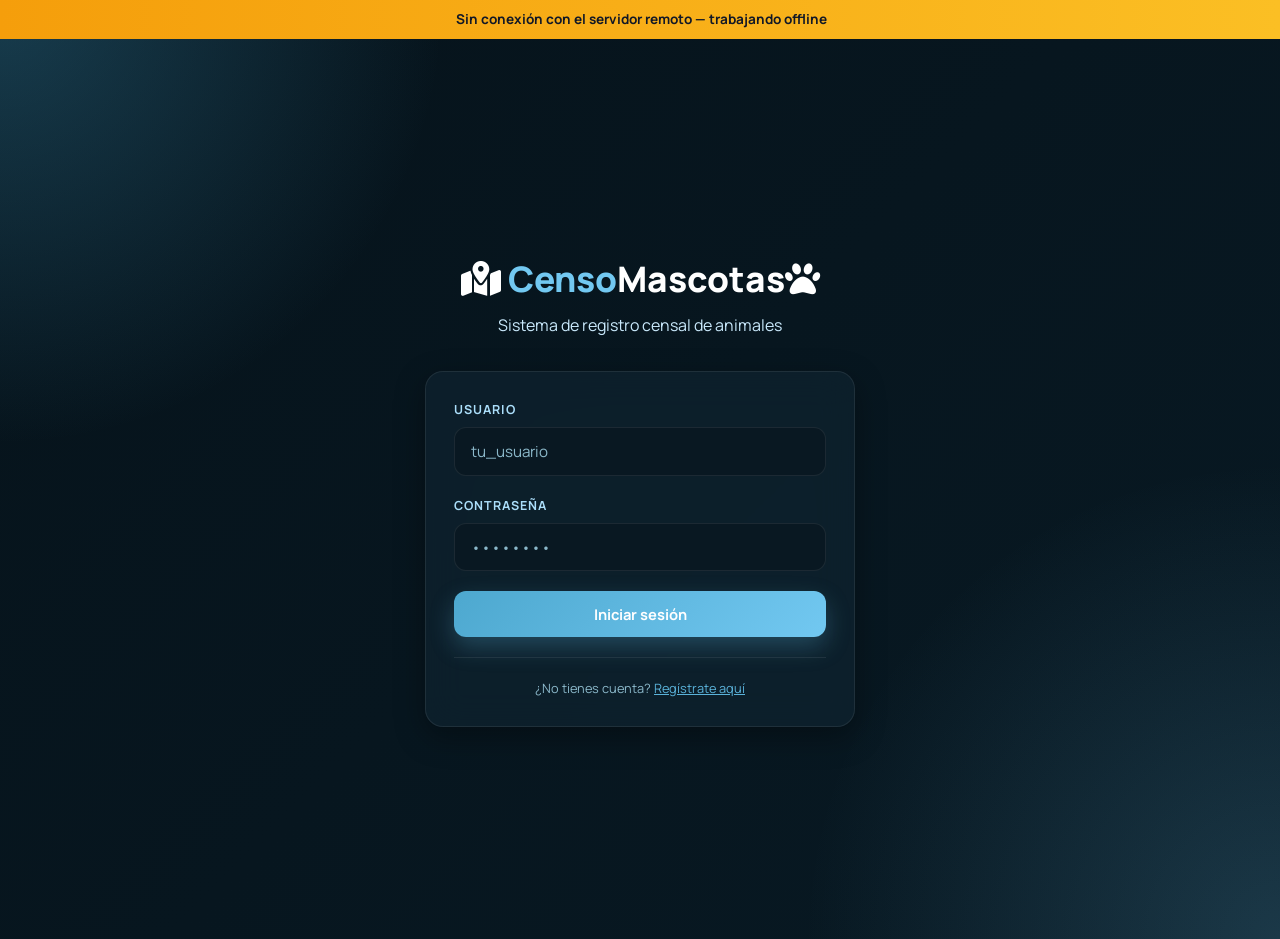
==== index.html @ 60050b24 "first commit" ====
<!DOCTYPE html>
<html lang="es">
<head>
  <meta charset="UTF-8">
  <meta name="viewport" content="width=device-width, initial-scale=1.0">
  <meta name="theme-color" content="#6366f1">
  <title>Censo de Mascotas — Iniciar Sesión</title>
  <link rel="manifest" href="manifest.json">
  <link rel="stylesheet" href="css/styles.css">
  <link rel="stylesheet" href="https://cdnjs.cloudflare.com/ajax/libs/font-awesome/6.5.1/css/all.min.css" crossorigin="anonymous" referrerpolicy="no-referrer" />
</head>
<body>
    <script>
      // Configurar la base de la API para que el frontend apunte a los endpoints remotos
      // Cambia la URL abajo por la que te enviaron (sin slash final)
      window.__API_BASE__ = 'https://elprofehugo.online/api/v1';
    </script>
  <div id="offline-bar"> Sin conexión — Modo offline activo</div>

  <div class="login-page">
    <div class="login-box">
      <div class="login-logo">
        <h1><i class="fa-solid fa-map-location-dot"></i></i> <span>Censo</span>Mascotas<i class="fa-solid fa-paw"></i></h1></i>
        <p>Sistema de registro censal de animales</p>
      </div>

      <div class="card">
        <div id="alert-container"></div>

        <form id="login-form">
          <div class="form-group">
            <label for="usuario">Usuario</label>
            <input type="text" id="usuario" name="usuario"
                   placeholder="tu_usuario" autocomplete="username" required>
          </div>
          <div class="form-group">
            <label for="contrasena">Contraseña</label>
            <input type="password" id="contrasena" name="contrasena"
                   placeholder="••••••••" autocomplete="current-password" required>
          </div>
          <button type="submit" class="btn btn-primary btn-full" id="btn-login">
            Iniciar sesión
          </button>
        </form>

        <hr style="border:none;border-top:1px solid var(--border);margin:1.25rem 0">

        <p style="font-size:0.8rem;color:var(--text-muted);text-align:center">
          ¿No tienes cuenta?
          <a href="pages/registro.html" style="color:var(--accent)">Regístrate aquí</a>
        </p>
      </div>
    </div>
  </div>

  <script src="js/auth.js?v=3"></script>
  <script src="js/sync.js?v=3"></script>
  <script>
    // Si ya tiene sesión, redirigir al mapa
    if (tokenValido()) window.location.href = 'pages/mapa.html';

    // Registrar Service Worker
    if ('serviceWorker' in navigator) {
      navigator.serviceWorker.register('sw.js')
        .then(() => console.log('Service Worker registrado'))
        .catch(err => console.error('SW error:', err));
    }

    inicializarMonitorRed();

    document.getElementById('login-form').addEventListener('submit', async (e) => {
      e.preventDefault();
      const btn = document.getElementById('btn-login');
      btn.disabled = true;
      btn.innerHTML = '<span class="spinner"></span> Entrando...';

      try {
        await login(
          document.getElementById('usuario').value.trim(),
          document.getElementById('contrasena').value
        );
        const usuario = obtenerUsuario();
        if (usuario && usuario.rol === 'ADMIN') {
          window.location.href = 'pages/mapa.html';
        } else {
          window.location.href = 'pages/mapa.html'; // Dueños también van al mapa
        }
      } catch (err) {
        mostrarAlerta(err.message, 'danger');
        btn.disabled = false;
        btn.textContent = 'Iniciar sesión';
      }
    });
  </script>
</body>
</html>
---- css/styles.css ----
/* ═══════════════════════════════════════════════════════════════
   CENSO DE MASCOTAS — UI MODERNA
   Paleta azul glassmorphism
═══════════════════════════════════════════════════════════════ */

@import url('https://fonts.googleapis.com/css2?family=Manrope:wght@400;500;600;700;800&family=IBM+Plex+Mono:wght@400;500&display=swap');
:root {

  /* ── Paleta principal ───────────────────────── */
  --primary-1: #409dc4;
  --primary-2: #4da8cf;
  --primary-3: #5ab2da;
  --primary-4: #66bde6;
  --primary-5: #72c8f1;

  --soft-1: #8bd3f8;
  --soft-2: #abdefa;
  --soft-3: #c9e9fc;
  --soft-4: #e4f4fd;

  --white: #ffffff;

  /* ── UI ─────────────────────────────────────── */
  --bg-base: #06131b;
  --bg-card: rgba(16, 35, 48, 0.72);
  --bg-input: rgba(10, 24, 34, 0.88);

  --border: rgba(255,255,255,0.08);

  --accent: var(--primary-3);
  --accent-hover: var(--primary-4);

  --accent-light: rgba(114, 200, 241, 0.12);

  --success: #22c55e;
  --danger: #ef4444;
  --warning: #f59e0b;

  --text-primary: #ffffff;
  --text-secondary: #c9e9fc;
  --text-muted: #8bb8ca;

  --radius: 18px;
  --radius-sm: 12px;

  --shadow:
    0 10px 30px rgba(0,0,0,0.35);

  --glass-blur: blur(18px);

--font-body: 'Manrope', sans-serif;
--font-mono: 'IBM Plex Mono', monospace;
}

/* ───────────────────────────────────────────── */

*,
*::before,
*::after {
  box-sizing: border-box;
  margin: 0;
  padding: 0;
}

html {
  scroll-behavior: smooth;
}

body {

  font-family: var(--font-body);

  background:
    radial-gradient(circle at top left, rgba(64,157,196,0.30), transparent 28%),
    radial-gradient(circle at bottom right, rgba(114,200,241,0.18), transparent 30%),
    linear-gradient(135deg, #06131b 0%, #081923 100%);

  color: var(--text-primary);

  min-height: 100vh;

  line-height: 1.6;

  -webkit-font-smoothing: antialiased;

  overflow-x: hidden;
}

/* ── Scrollbar ───────────────────────────────── */

::-webkit-scrollbar {
  width: 10px;
}

::-webkit-scrollbar-track {
  background: #081923;
}

::-webkit-scrollbar-thumb {
  background: var(--primary-2);
  border-radius: 999px;
}

/* ── Navegación ──────────────────────────────── */

.navbar {

  position: sticky;

  top: 0;

  z-index: 999;

  height: 68px;

  display: flex;

  align-items: center;

  justify-content: space-between;

  gap: 1rem;

  padding: 0 1.5rem;

  background: rgba(6, 19, 27, 0.72);

  backdrop-filter: var(--glass-blur);

  -webkit-backdrop-filter: var(--glass-blur);

  border-bottom: 1px solid var(--border);

  box-shadow: 0 6px 24px rgba(0,0,0,0.22);
}

.navbar-brand {

  display: flex;

  align-items: center;

  gap: 0.6rem;

  font-size: 1.1rem;

  font-weight: 700;

  color: var(--white);

  text-decoration: none;
}

.navbar-brand i {
  color: var(--primary-5);
}

.navbar-brand span {
  color: var(--primary-5);
}

.navbar-nav {

  display: flex;

  align-items: center;

  gap: 0.35rem;

  list-style: none;
}

.nav-link {

  color: var(--text-secondary);

  text-decoration: none;

  font-size: 0.9rem;

  font-weight: 600;

  padding: 0.55rem 0.95rem;

  border-radius: var(--radius-sm);

  transition: 0.25s ease;
}

.nav-link:hover,
.nav-link.active {

  background: rgba(114,200,241,0.14);

  color: var(--white);

  transform: translateY(-1px);
}

.nav-user {

  color: var(--soft-2);

  font-size: 0.8rem;

  font-family: var(--font-mono);
}

/* ── Layout ──────────────────────────────────── */

.container {

  max-width: 1100px;

  margin: 0 auto;

  padding: 2rem 1.5rem;
}

.page-header {

  margin-bottom: 2rem;
}

.page-header h1 {

  font-size: 2rem;

  font-weight: 700;

  letter-spacing: -1px;
}

.page-header p {

  color: var(--text-secondary);

  margin-top: 0.35rem;

  font-size: 0.95rem;
}

/* ── Cards ───────────────────────────────────── */

.card {

  background: var(--bg-card);

  backdrop-filter: var(--glass-blur);

  -webkit-backdrop-filter: var(--glass-blur);

  border: 1px solid var(--border);

  border-radius: var(--radius);

  padding: 1.75rem;

  box-shadow: var(--shadow);

  transition: 0.3s ease;
}

.card:hover {

  transform: translateY(-4px);

  border-color: rgba(114,200,241,0.18);
}

/* ── Formularios ─────────────────────────────── */

.form-group {

  display: flex;

  flex-direction: column;

  gap: 0.45rem;

  margin-bottom: 1.25rem;
}

.form-grid {

  display: grid;

  grid-template-columns: 1fr 1fr;

  gap: 0 1.25rem;
}

label {

  font-size: 0.78rem;

  font-weight: 700;

  color: var(--soft-2);

  text-transform: uppercase;

  letter-spacing: 0.08em;
}

input,
select,
textarea {

  width: 100%;

  padding: 0.8rem 1rem;

  border-radius: var(--radius-sm);

  border: 1px solid var(--border);

  background: var(--bg-input);

  color: var(--white);

  font-size: 0.95rem;

  font-family: var(--font-body);

  outline: none;

  transition: 0.25s ease;
}

input:focus,
select:focus,
textarea:focus {

  border-color: var(--primary-5);

  box-shadow:
    0 0 0 4px rgba(114,200,241,0.15);
}

input::placeholder,
textarea::placeholder {

  color: var(--text-muted);
}

select option {

  background: #0f2531;
}

/* ── Botones ─────────────────────────────────── */

.btn {

  display: inline-flex;

  align-items: center;

  justify-content: center;

  gap: 0.55rem;

  padding: 0.8rem 1.5rem;

  border: none;

  border-radius: var(--radius-sm);

  font-size: 0.92rem;

  font-weight: 700;

  font-family: var(--font-body);

  cursor: pointer;

  transition: 0.25s ease;

  text-decoration: none;
}

.btn:hover {

  transform: translateY(-2px);
}

.btn-primary {

  background: linear-gradient(
    135deg,
    var(--primary-2),
    var(--primary-5)
  );

  color: white;

  box-shadow:
    0 10px 24px rgba(91,178,218,0.28);
}

.btn-primary:hover {

  filter: brightness(1.08);
}

.btn-secondary {

  background: rgba(255,255,255,0.04);

  border: 1px solid var(--border);

  color: var(--text-secondary);
}

.btn-secondary:hover {

  background: rgba(114,200,241,0.12);

  color: white;
}

.btn-success {

  background: var(--success);

  color: white;
}

.btn-danger {

  background: var(--danger);

  color: white;
}

.btn-full {

  width: 100%;
}

.btn:disabled {

  opacity: 0.5;

  cursor: not-allowed;
}

/* ── Alertas ─────────────────────────────────── */

.alert {

  padding: 0.95rem 1rem;

  border-radius: var(--radius-sm);

  display: flex;

  align-items: center;

  gap: 0.6rem;

  margin-bottom: 1rem;

  font-size: 0.88rem;

  font-weight: 600;

  backdrop-filter: blur(12px);
}

.alert-success {

  background: rgba(34,197,94,0.12);

  border: 1px solid rgba(34,197,94,0.25);

  color: #86efac;
}

.alert-danger {

  background: rgba(239,68,68,0.12);

  border: 1px solid rgba(239,68,68,0.25);

  color: #fca5a5;
}

.alert-warning {

  background: rgba(245,158,11,0.12);

  border: 1px solid rgba(245,158,11,0.25);

  color: #fcd34d;
}

.alert-info {

  background: rgba(114,200,241,0.12);

  border: 1px solid rgba(114,200,241,0.22);

  color: var(--soft-2);
}

.alert.hidden {

  display: none;
}

/* ── Badges ──────────────────────────────────── */

.badge {

  display: inline-flex;

  align-items: center;

  gap: 0.35rem;

  padding: 0.3rem 0.75rem;

  border-radius: 999px;

  font-size: 0.72rem;

  font-weight: 700;
}

.badge-online {

  background: rgba(34,197,94,0.15);

  color: #86efac;
}

.badge-offline {

  background: rgba(245,158,11,0.15);

  color: #fcd34d;
}

/* ── Offline bar ─────────────────────────────── */

#offline-bar {

  display: none;

  background: linear-gradient(
    90deg,
    #f59e0b,
    #fbbf24
  );

  color: #111827;

  text-align: center;

  padding: 0.55rem;

  font-weight: 700;

  font-size: 0.85rem;
}

#offline-bar.visible {

  display: block;
}

/* ── Fotos ───────────────────────────────────── */

.foto-preview {

  width: 100%;

  max-height: 240px;

  object-fit: cover;

  border-radius: var(--radius-sm);

  border: 1px solid var(--border);

  margin-top: 0.5rem;

  display: none;
}

.foto-preview.visible {

  display: block;
}

.foto-info {

  margin-top: 0.35rem;

  font-size: 0.78rem;

  color: var(--text-muted);
}

/* ── Spinner ─────────────────────────────────── */

.spinner {

  width: 20px;

  height: 20px;

  border-radius: 50%;

  border: 2px solid rgba(255,255,255,0.2);

  border-top-color: white;

  animation: spin 0.7s linear infinite;
}

@keyframes spin {

  to {
    transform: rotate(360deg);
  }
}

/* ── Mapas ───────────────────────────────────── */

#map-container {

  width: 100%;

  height: calc(100vh - 68px);

  position: relative;
}

#map {

  width: 100%;

  height: 100%;

  filter:
    saturate(1.08)
    contrast(1.02);
}

.map-controls {

  position: absolute;

  top: 1rem;

  right: 1rem;

  z-index: 999;

  display: flex;

  flex-direction: column;

  gap: 0.75rem;
}

/* ── Login ───────────────────────────────────── */

.login-page {

  min-height: 100vh;

  display: flex;

  align-items: center;

  justify-content: center;

  padding: 1.5rem;
}

.login-box {

  width: 100%;

  max-width: 430px;
}

.login-logo {

  text-align: center;

  margin-bottom: 2rem;
}

.login-logo h1 {

  font-size: 2.2rem;

  font-weight: 800;
}

.login-logo h1 span {

  color: var(--primary-5);
}

.login-logo p {

  color: var(--text-secondary);

  margin-top: 0.35rem;
}

/* ── Tablas ──────────────────────────────────── */

.data-table {

  width: 100%;

  border-collapse: collapse;

  font-size: 0.88rem;
}

.data-table th {

  text-align: left;

  padding: 0.9rem 0.75rem;

  color: var(--soft-2);

  text-transform: uppercase;

  font-size: 0.74rem;

  letter-spacing: 0.06em;

  border-bottom: 1px solid var(--border);
}

.data-table td {

  padding: 0.9rem 0.75rem;

  border-bottom: 1px solid rgba(255,255,255,0.05);

  color: var(--text-secondary);
}

.data-table tr:hover {

  background: rgba(255,255,255,0.02);
}

/* ── Responsive ──────────────────────────────── */

@media (max-width: 768px) {

  .navbar {

    height: auto;

    padding: 1rem;

    flex-wrap: wrap;
  }

  .navbar-nav {

    width: 100%;

    flex-wrap: wrap;

    justify-content: center;

    margin-top: 0.75rem;
  }

  .container {

    padding: 1rem;
  }

  .form-grid {

    grid-template-columns: 1fr;
  }

  .card {

    padding: 1.25rem;
  }

  .page-header h1 {

    font-size: 1.5rem;
  }

  .map-controls {

    top: auto;

    bottom: 1rem;

    left: 50%;

    transform: translateX(-50%);

    flex-direction: row;

    overflow-x: auto;

    max-width: calc(100vw - 2rem);

    padding-bottom: 0.3rem;
  }

  .btn {

    white-space: nowrap;
  }
}
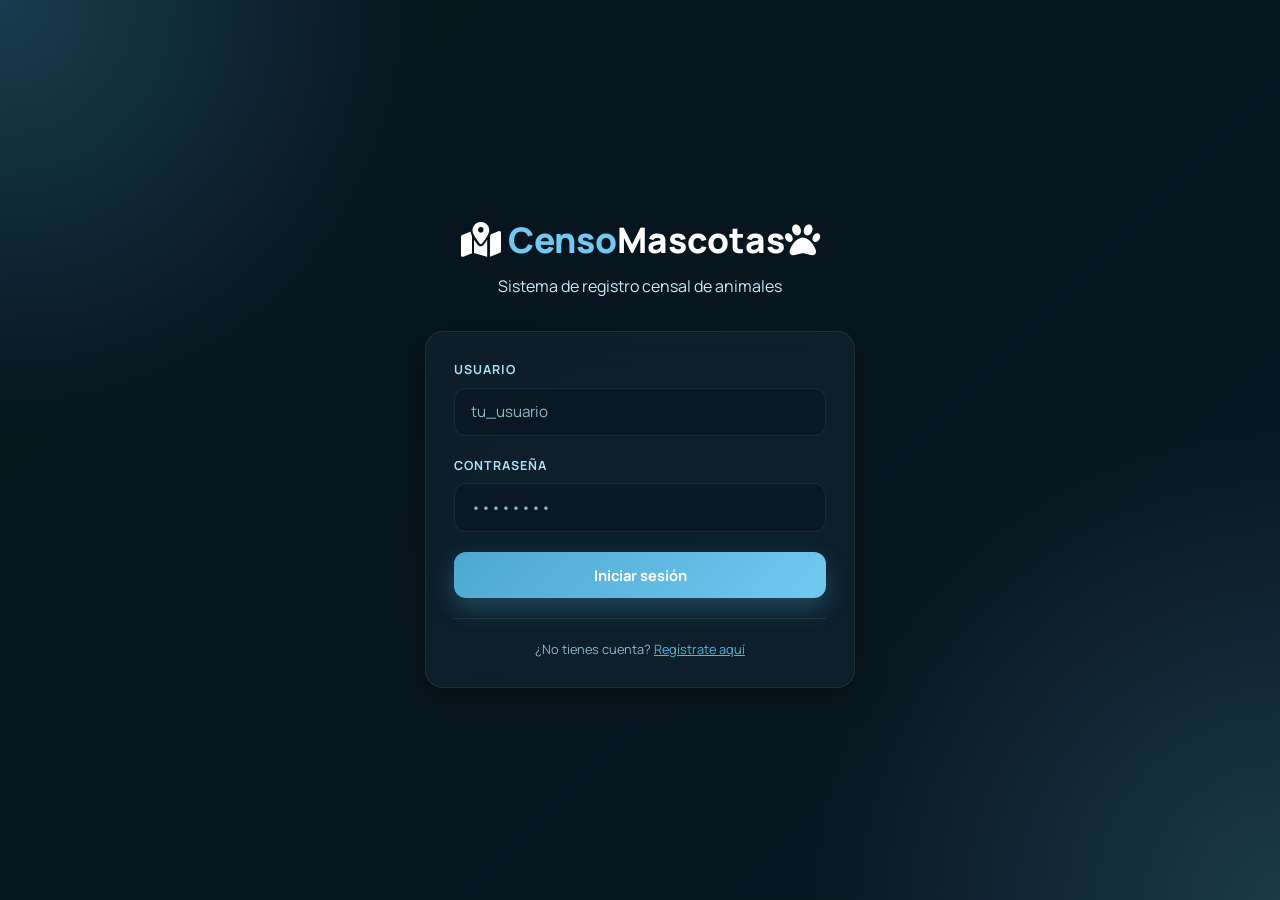
==== commit a457ccd5: "version inicial funcional" ====
--- a/index.html
+++ b/index.html
@@ -54,7 +54,7 @@
   </div>
 
   <script src="js/auth.js?v=3"></script>
-  <script src="js/sync.js?v=3"></script>
+  <script src="js/sync.js?v=4"></script>
   <script>
     // Si ya tiene sesión, redirigir al mapa
     if (tokenValido()) window.location.href = 'pages/mapa.html';
